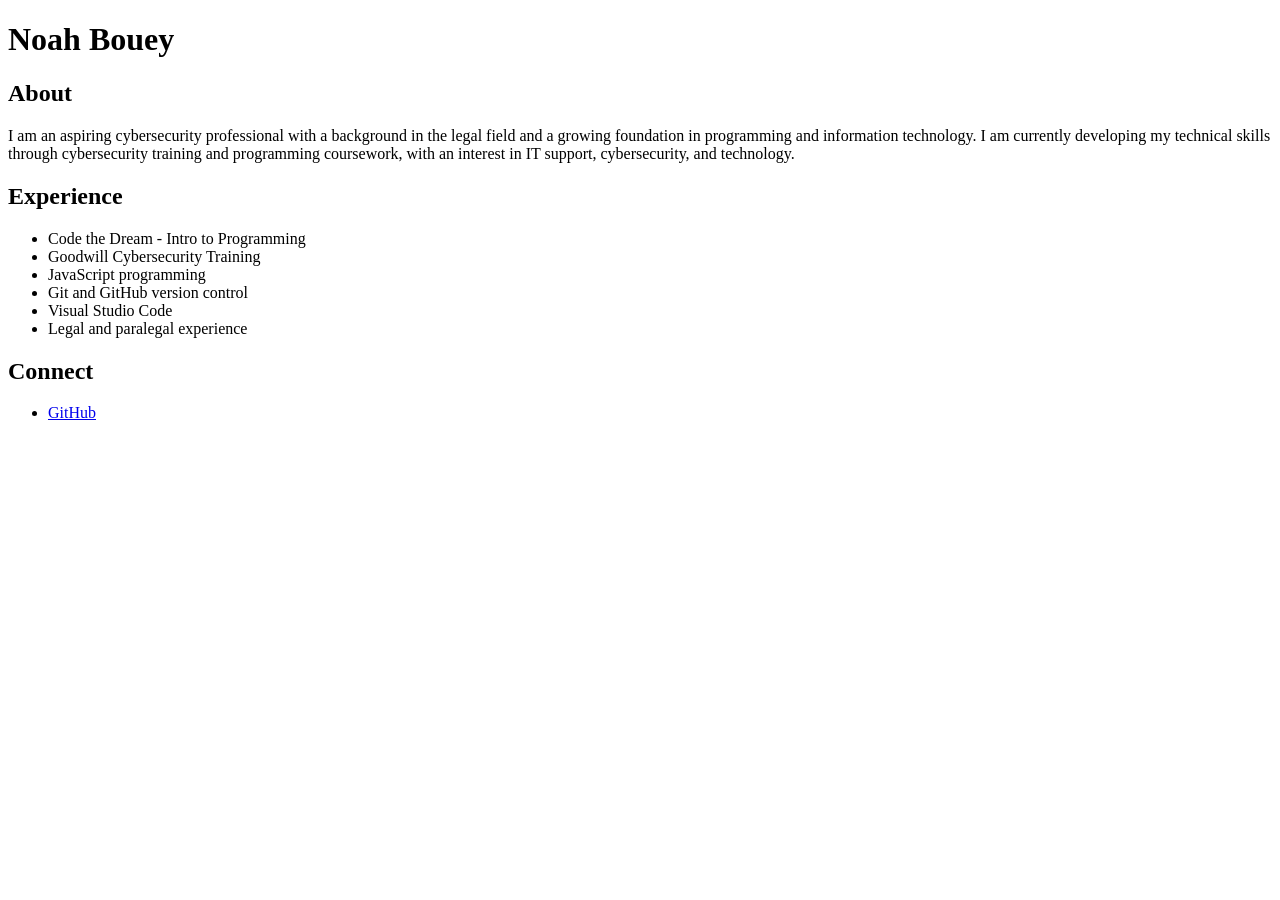
==== index.html @ ff1f419c "boilerplate and content added" ====
<!DOCTYPE html>
<html>
<head>
    <title>Noah Bouey's Portfolio</title>
    <meta charset="UTF-8">
    <meta name="viewport" content="width=device-width, initial-scale=1.0">
</head>
<h1>Noah Bouey</h1>

<section id="about">
  <h2>About</h2>
<p>
    I am an aspiring cybersecurity professional with a background in the legal field
    and a growing foundation in programming and information technology. I am currently
    developing my technical skills through cybersecurity training and programming
    coursework, with an interest in IT support, cybersecurity, and technology.
</p>

<section id="experience">
    <h2>Experience</h2>
<ul>
    <li>Code the Dream - Intro to Programming</li>
    <li>Goodwill Cybersecurity Training</li>
    <li>JavaScript programming</li>
    <li>Git and GitHub version control</li>
    <li>Visual Studio Code</li>
    <li>Legal and paralegal experience</li>
</ul>
</section>
<section id="connect"></section>
  <h2>Connect</h2>
<ul>
    <li><a href="https://github.com/noahbee02-stack">GitHub</a></li>

</body>
</html>
</section>
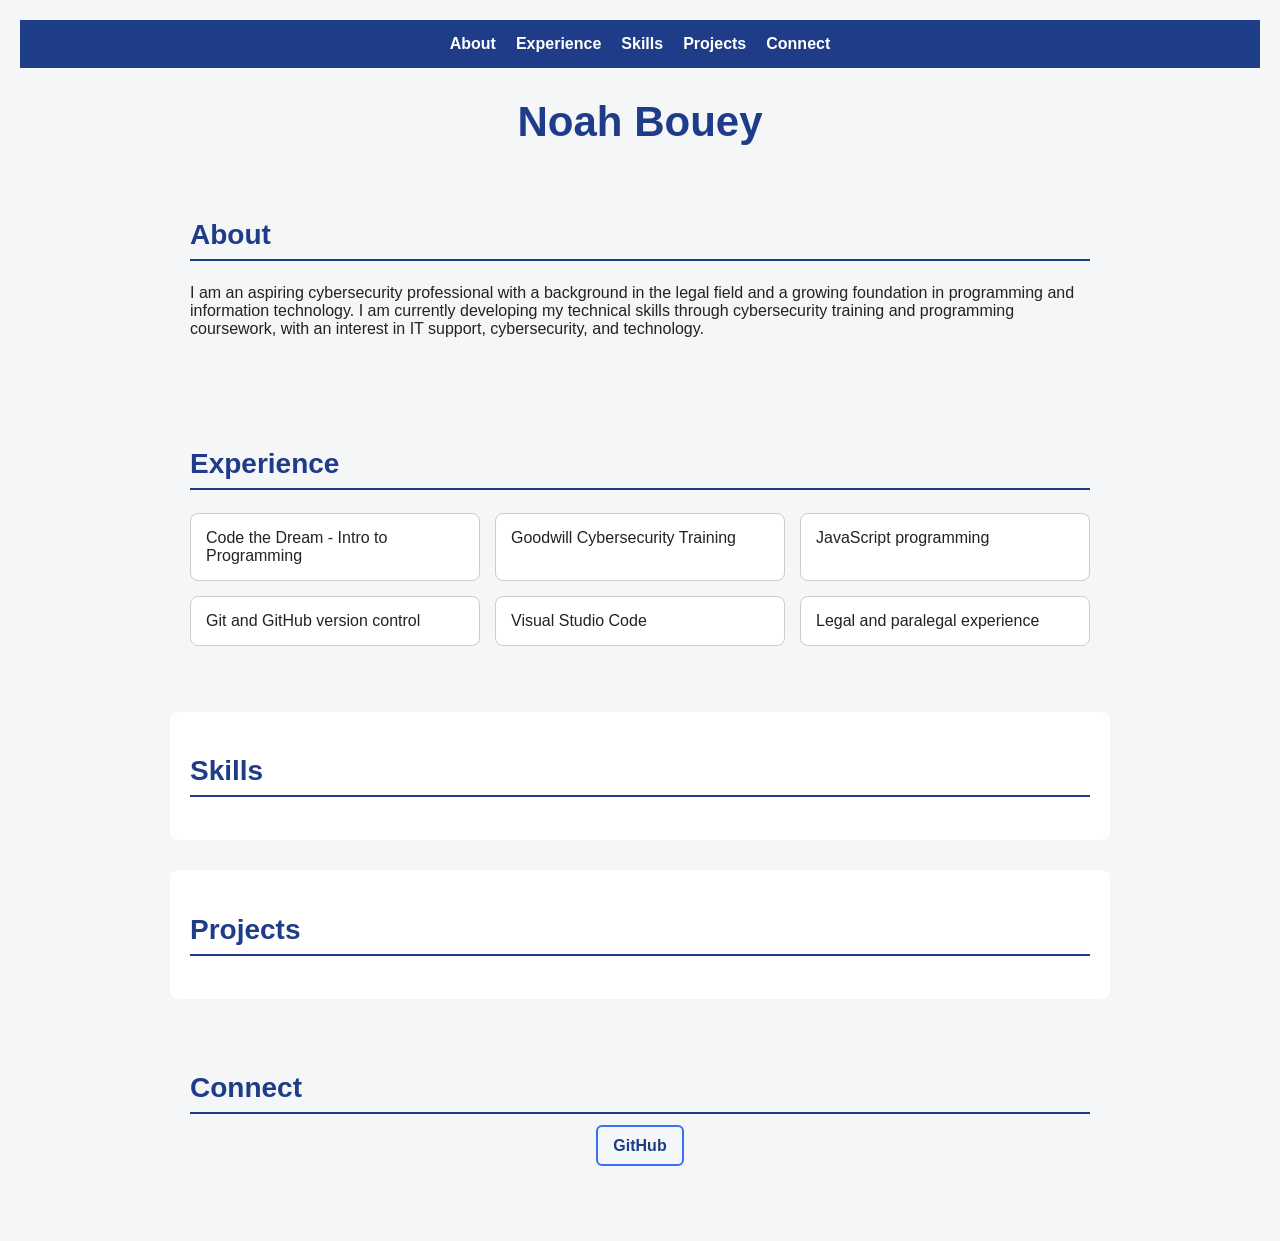
==== commit f26af5d7: "added CSS styling and page sections" ====
--- a/index.html
+++ b/index.html
@@ -4,19 +4,31 @@
     <title>Noah Bouey's Portfolio</title>
     <meta charset="UTF-8">
     <meta name="viewport" content="width=device-width, initial-scale=1.0">
+    <link rel="stylesheet" href="css/index.css">
 </head>
+<body>
+    <nav>
+        <a href="#About">About</a>
+        <a href="#Experience">Experience</a>
+        <a href="#Skills">Skills</a>
+        <a href="#Projects">Projects</a>
+        <a href="#Connect">Connect</a>
+    </nav>
+</nav>
+
 <h1>Noah Bouey</h1>
 
-<section id="about">
+<section id="About">
   <h2>About</h2>
 <p>
     I am an aspiring cybersecurity professional with a background in the legal field
     and a growing foundation in programming and information technology. I am currently
     developing my technical skills through cybersecurity training and programming
     coursework, with an interest in IT support, cybersecurity, and technology.
-</p>
+    </p>
+</section>
 
-<section id="experience">
+<section id="Experience">
     <h2>Experience</h2>
 <ul>
     <li>Code the Dream - Intro to Programming</li>
@@ -27,11 +39,22 @@
     <li>Legal and paralegal experience</li>
 </ul>
 </section>
-<section id="connect"></section>
+
+<section id="Skills">
+    <h2>Skills</h2>
+</section>
+
+<section id="Projects">
+    <h2>Projects</h2>
+    <ul>
+    </ul>
+</section>
+
+<section id="Connect">
   <h2>Connect</h2>
 <ul>
     <li><a href="https://github.com/noahbee02-stack">GitHub</a></li>
+</ul>
+</section>
 
-</body>
-</html>
-</section>+</body>
--- a/css/index.css
+++ b/css/index.css
@@ -0,0 +1,92 @@
+body {
+    background-color: #f4f6f8;
+    color: #222222;
+    font-family: Arial, sans-serif;
+    margin: 0;
+    padding: 20px;
+}
+h1 {
+    color: #1f3c88;
+    font-size: 42px;
+    font-weight: bold;
+    text-align: center;
+    margin-bottom: 30px;
+}
+h2 {
+    color: #1f3c88;
+    font-size: 28px;
+    font-weight: bold;
+    border-bottom: 2px solid #1f3c88;
+    padding-bottom: 8px;
+}
+section {
+    margin: 30px auto;
+    padding: 20px;
+    max-width: 900px;
+}
+#Experience ul {
+    display: flex;
+    flex-wrap: wrap;
+    gap: 15px;
+    padding: 0;
+}
+
+#Experience li {
+    list-style: none;
+    background-color: white;
+    border: 1px solid #cccccc;
+    border-radius: 8px;
+    padding: 15px;
+    flex: 1 1 250px;
+}
+#Connect ul {
+    display: flex;
+    justify-content: center;
+    gap: 20px;
+    padding: 0;
+}
+
+#Connect li {
+    list-style: none;
+}
+
+#Connect a {
+    color: #1f3c88;
+    font-weight: bold;
+    text-decoration: none;
+    padding: 10px 15px;
+    border: 2px solid #3a6ff3;
+    border-radius: 6px;
+}
+
+#Connect a:hover {
+    background-color: #1f3c88;
+    color: white;
+}
+
+nav {
+    display: flex;
+    justify-content: center;
+    gap: 20px;
+    background-color: #1f3c88;
+    padding: 15px;
+    margin-bottom: 30px;
+    position: sticky;
+    top: 0;
+    z-index: 1000;
+}
+
+nav a {
+    color: white;
+    text-decoration: none;
+    font-weight: bold;
+}
+
+nav a:hover {
+    text-decoration: underline;
+}
+#Skills,
+#Projects {
+    background-color: white;
+    border-radius: 8px;
+}
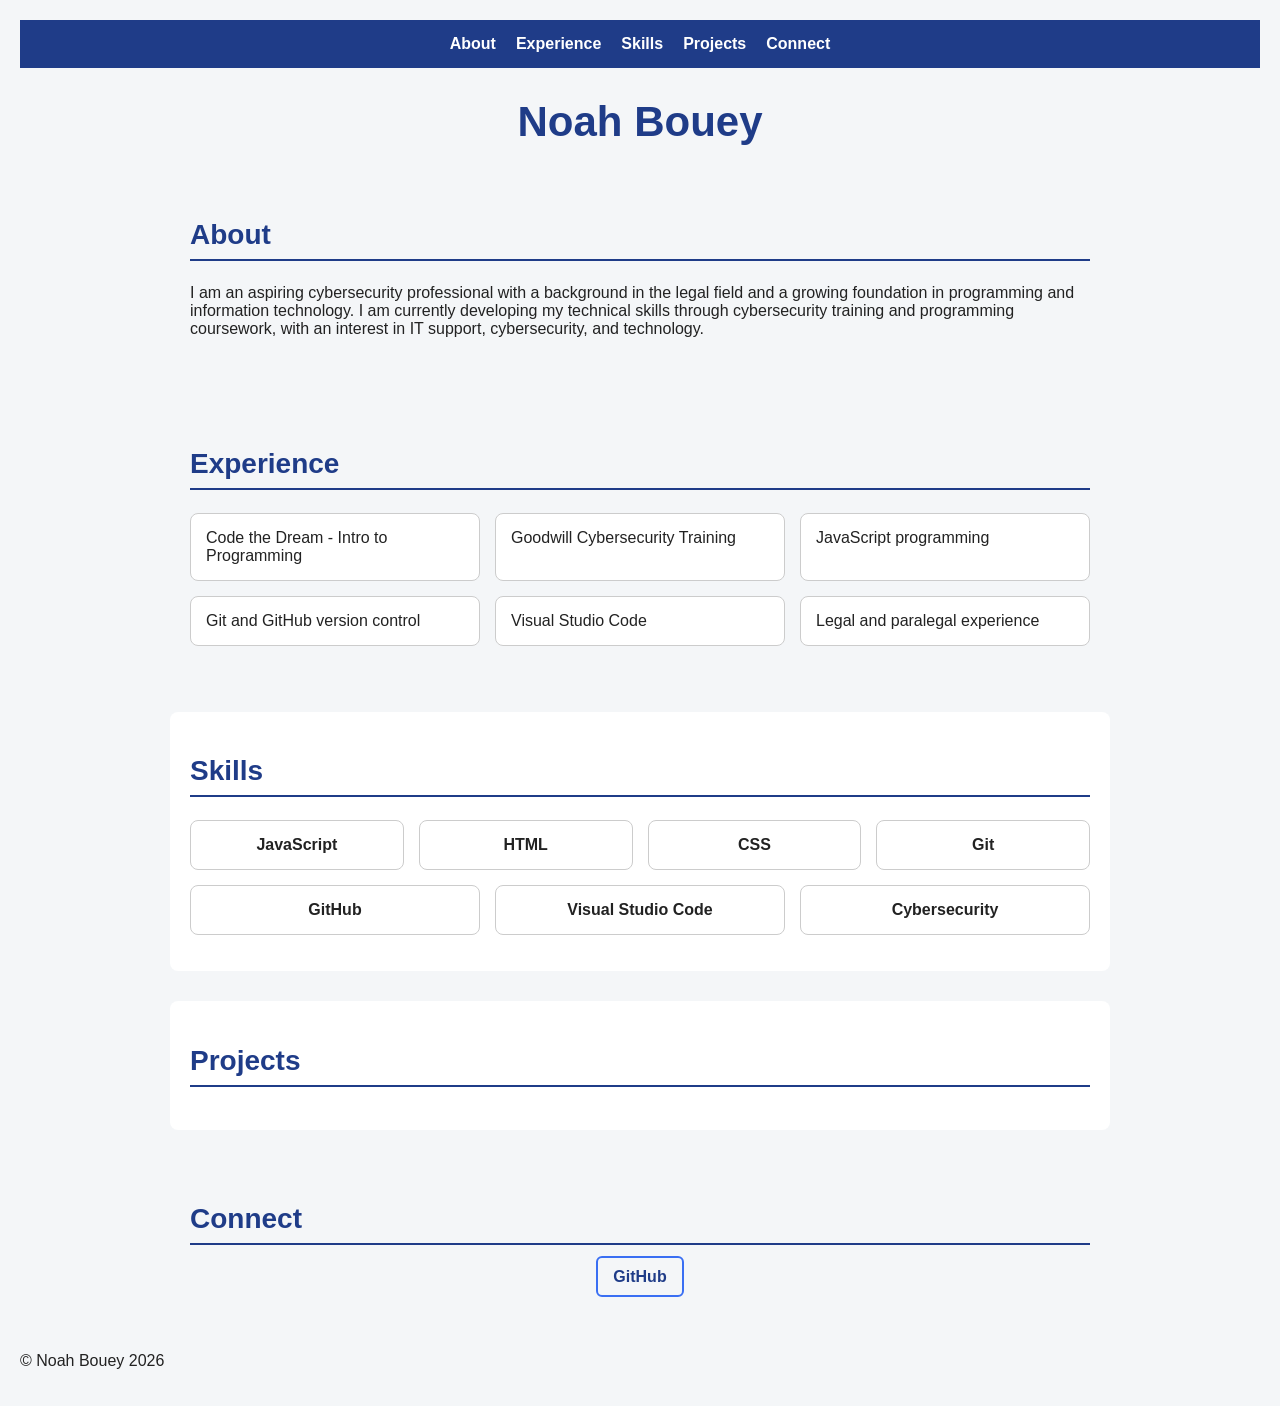
==== commit 138d0c0d: "js added, created footer and skills" ====
--- a/index.html
+++ b/index.html
@@ -42,6 +42,7 @@
 
 <section id="Skills">
     <h2>Skills</h2>
+    <ul></ul>
 </section>
 
 <section id="Projects">
@@ -57,4 +58,8 @@
 </ul>
 </section>
 
-</body>+    <footer></footer>
+
+    <script src="js/index.js"></script>
+</body>
+</html>
--- a/css/index.css
+++ b/css/index.css
@@ -89,4 +89,22 @@
 #Projects {
     background-color: white;
     border-radius: 8px;
+}
+
+#Skills ul {
+    display: flex;
+    flex-wrap: wrap;
+    gap: 15px;
+    padding: 0;
+}
+
+#Skills li {
+    list-style: none;
+    background-color: white;
+    border: 1px solid #cccccc;
+    border-radius: 8px;
+    padding: 15px 20px;
+    font-weight: bold;
+    flex: 1 1 150px;
+    text-align: center;
 }
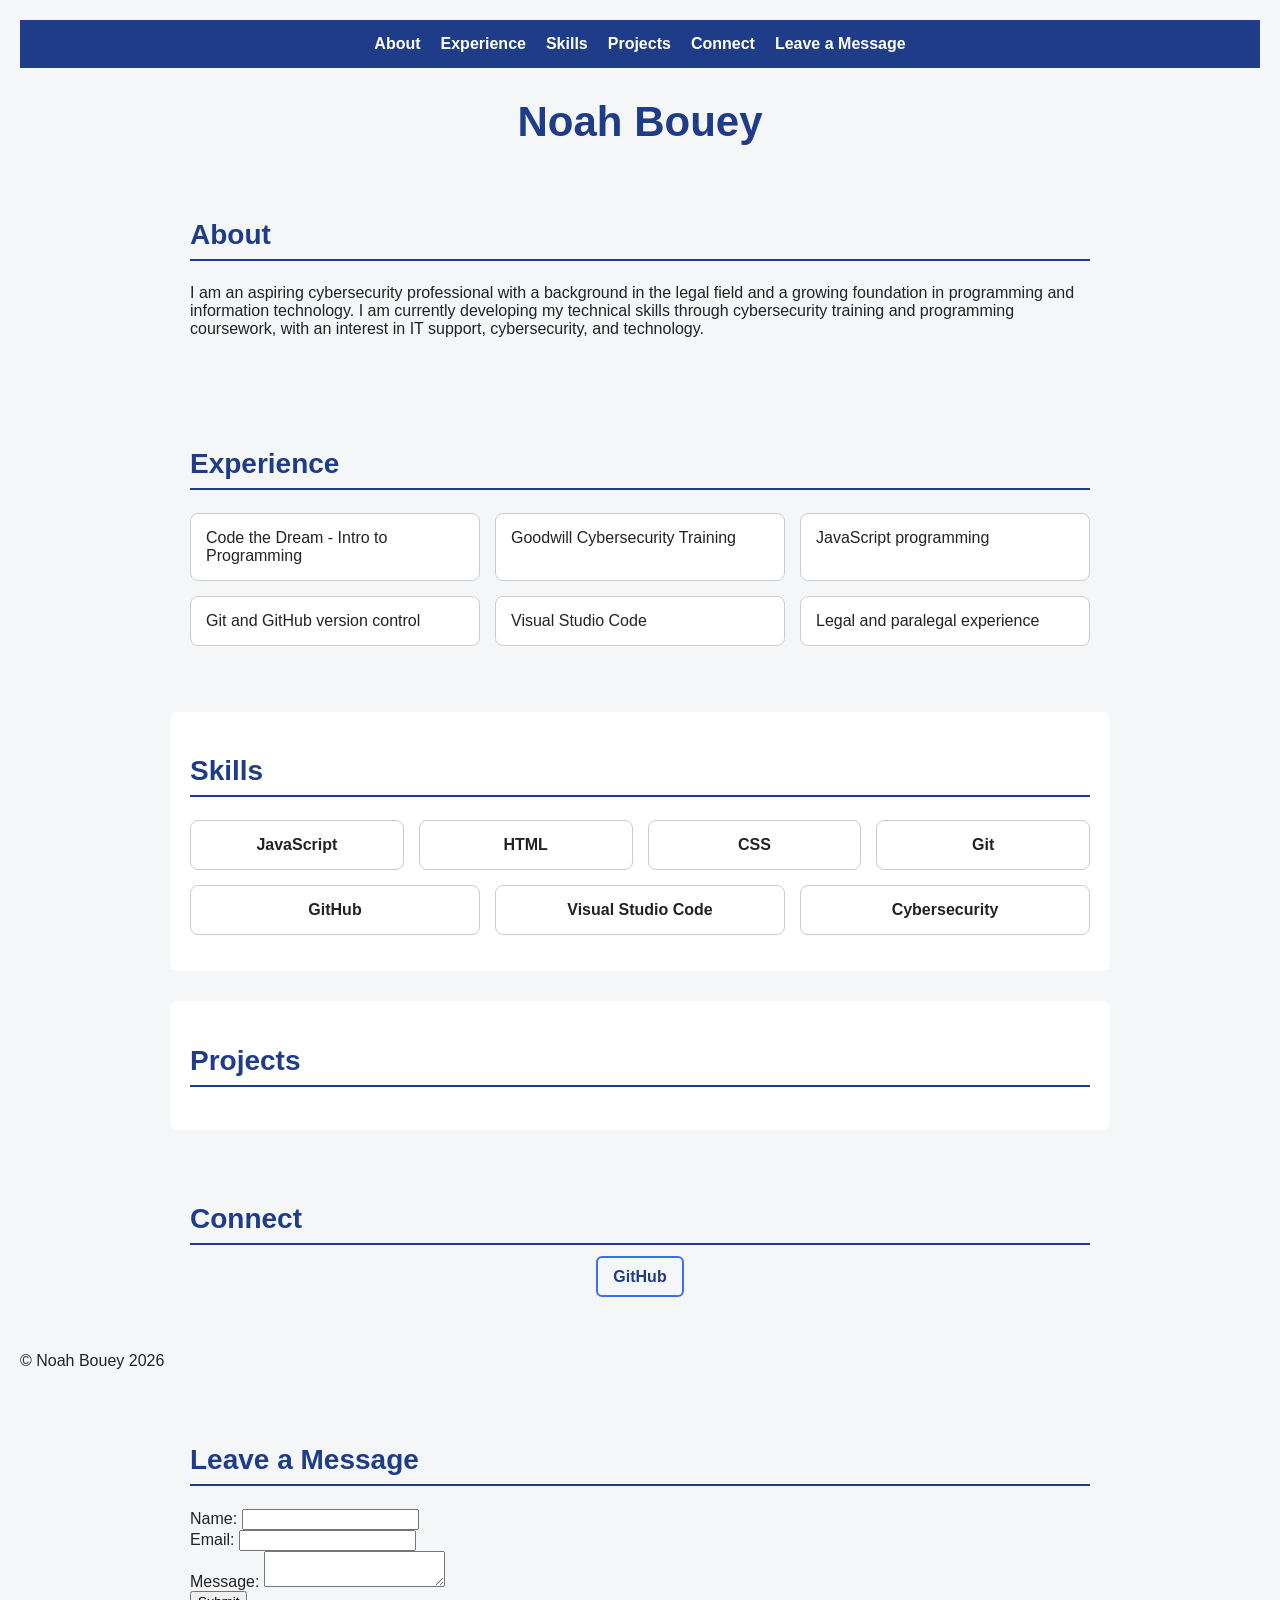
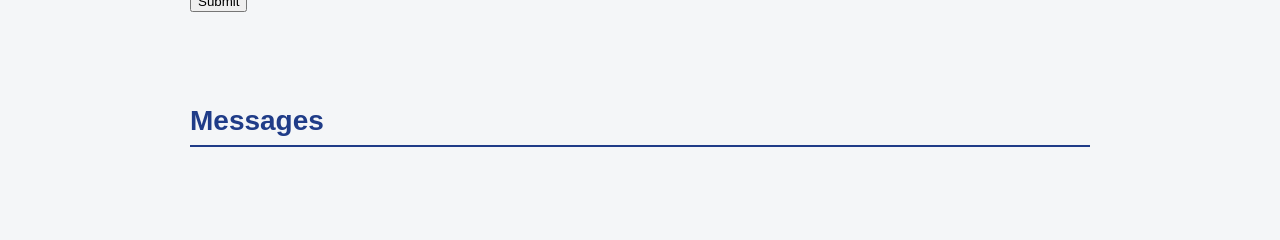
==== commit 14472a6a: "added message form functionality" ====
--- a/index.html
+++ b/index.html
@@ -13,6 +13,7 @@
         <a href="#Skills">Skills</a>
         <a href="#Projects">Projects</a>
         <a href="#Connect">Connect</a>
+        <a href="#LeaveMessage">Leave a Message</a>
     </nav>
 </nav>
 
@@ -60,6 +61,31 @@
 
     <footer></footer>
 
+<section id="LeaveMessage">
+    <h2>Leave a Message</h2>
+
+    <form name="leave_message">
+        <label for="usersName">Name:</label>
+        <input type="text" name="usersName" id="usersName" required>
+        <br>
+
+        <label for="usersEmail">Email:</label>
+        <input type="email" name="usersEmail" id="usersEmail" required>
+        <br>
+
+        <label for="usersMessage">Message:</label>
+        <textarea name="usersMessage" id="usersMessage" required></textarea>
+        <br>
+
+        <button type="submit">Submit</button>
+    </form>
+</section>
+
+<section id="messages">
+    <h2>Messages</h2>
+    <ul></ul>
+</section>
+
     <script src="js/index.js"></script>
 </body>
 </html>
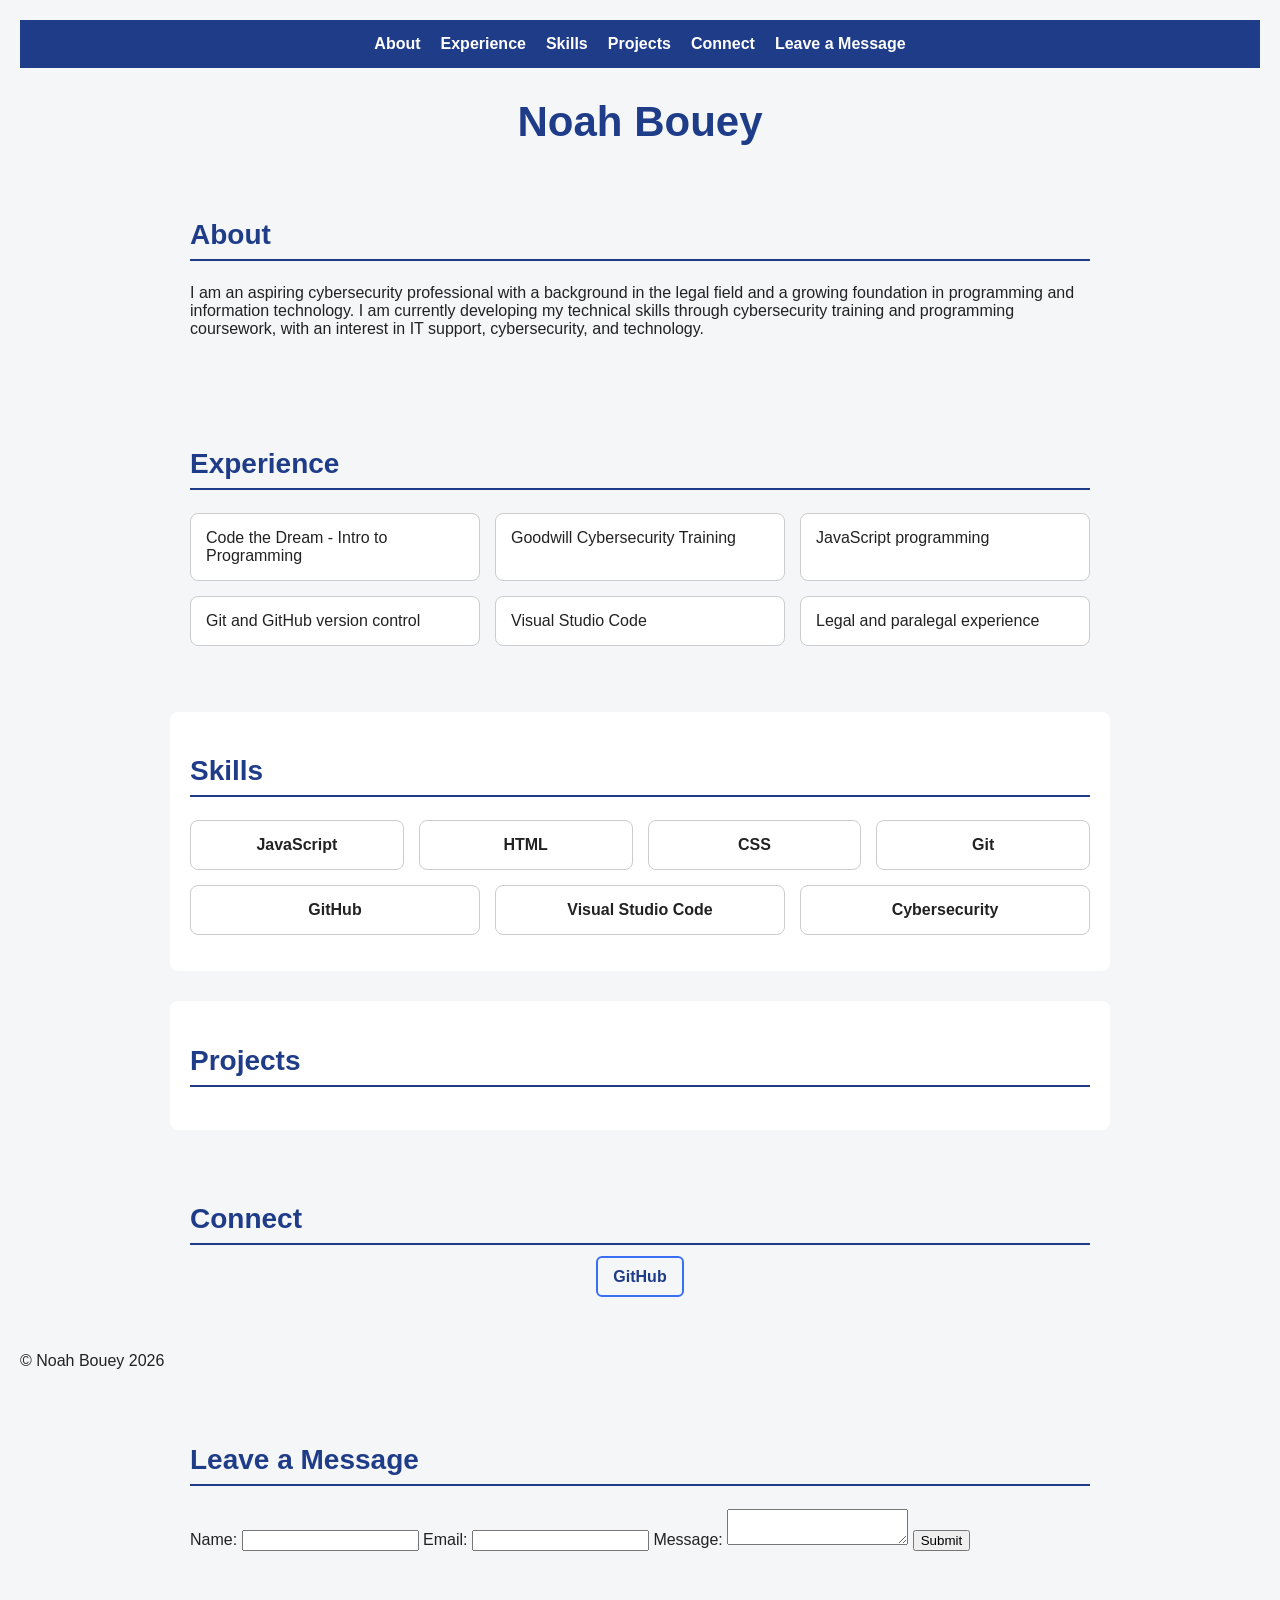
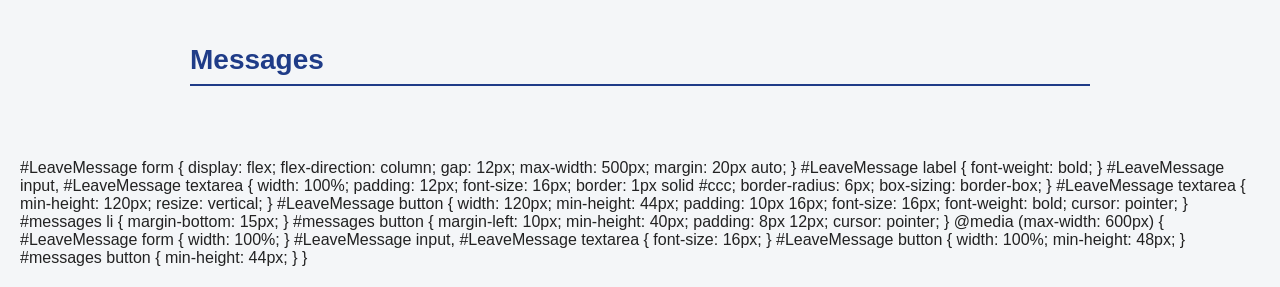
==== commit d0800290: "fix navigation and message section" ====
--- a/index.html
+++ b/index.html
@@ -15,7 +15,6 @@
         <a href="#Connect">Connect</a>
         <a href="#LeaveMessage">Leave a Message</a>
     </nav>
-</nav>
 
 <h1>Noah Bouey</h1>
 
@@ -64,18 +63,16 @@
 <section id="LeaveMessage">
     <h2>Leave a Message</h2>
 
+
     <form name="leave_message">
         <label for="usersName">Name:</label>
         <input type="text" name="usersName" id="usersName" required>
-        <br>
 
         <label for="usersEmail">Email:</label>
         <input type="email" name="usersEmail" id="usersEmail" required>
-        <br>
 
         <label for="usersMessage">Message:</label>
         <textarea name="usersMessage" id="usersMessage" required></textarea>
-        <br>
 
         <button type="submit">Submit</button>
     </form>
@@ -86,6 +83,73 @@
     <ul></ul>
 </section>
 
-    <script src="js/index.js"></script>
+<script src="js/index.js"></script>
 </body>
-</html>+</html>
+
+#LeaveMessage form {
+    display: flex;
+    flex-direction: column;
+    gap: 12px;
+    max-width: 500px;
+    margin: 20px auto;
+}
+
+#LeaveMessage label {
+    font-weight: bold;
+}
+
+#LeaveMessage input,
+#LeaveMessage textarea {
+    width: 100%;
+    padding: 12px;
+    font-size: 16px;
+    border: 1px solid #ccc;
+    border-radius: 6px;
+    box-sizing: border-box;
+}
+
+#LeaveMessage textarea {
+    min-height: 120px;
+    resize: vertical;
+}
+
+#LeaveMessage button {
+    width: 120px;
+    min-height: 44px;
+    padding: 10px 16px;
+    font-size: 16px;
+    font-weight: bold;
+    cursor: pointer;
+}
+
+#messages li {
+    margin-bottom: 15px;
+}
+
+#messages button {
+    margin-left: 10px;
+    min-height: 40px;
+    padding: 8px 12px;
+    cursor: pointer;
+}
+
+@media (max-width: 600px) {
+    #LeaveMessage form {
+        width: 100%;
+    }
+
+    #LeaveMessage input,
+    #LeaveMessage textarea {
+        font-size: 16px;
+    }
+
+    #LeaveMessage button {
+        width: 100%;
+        min-height: 48px;
+    }
+
+    #messages button {
+        min-height: 44px;
+    }
+}
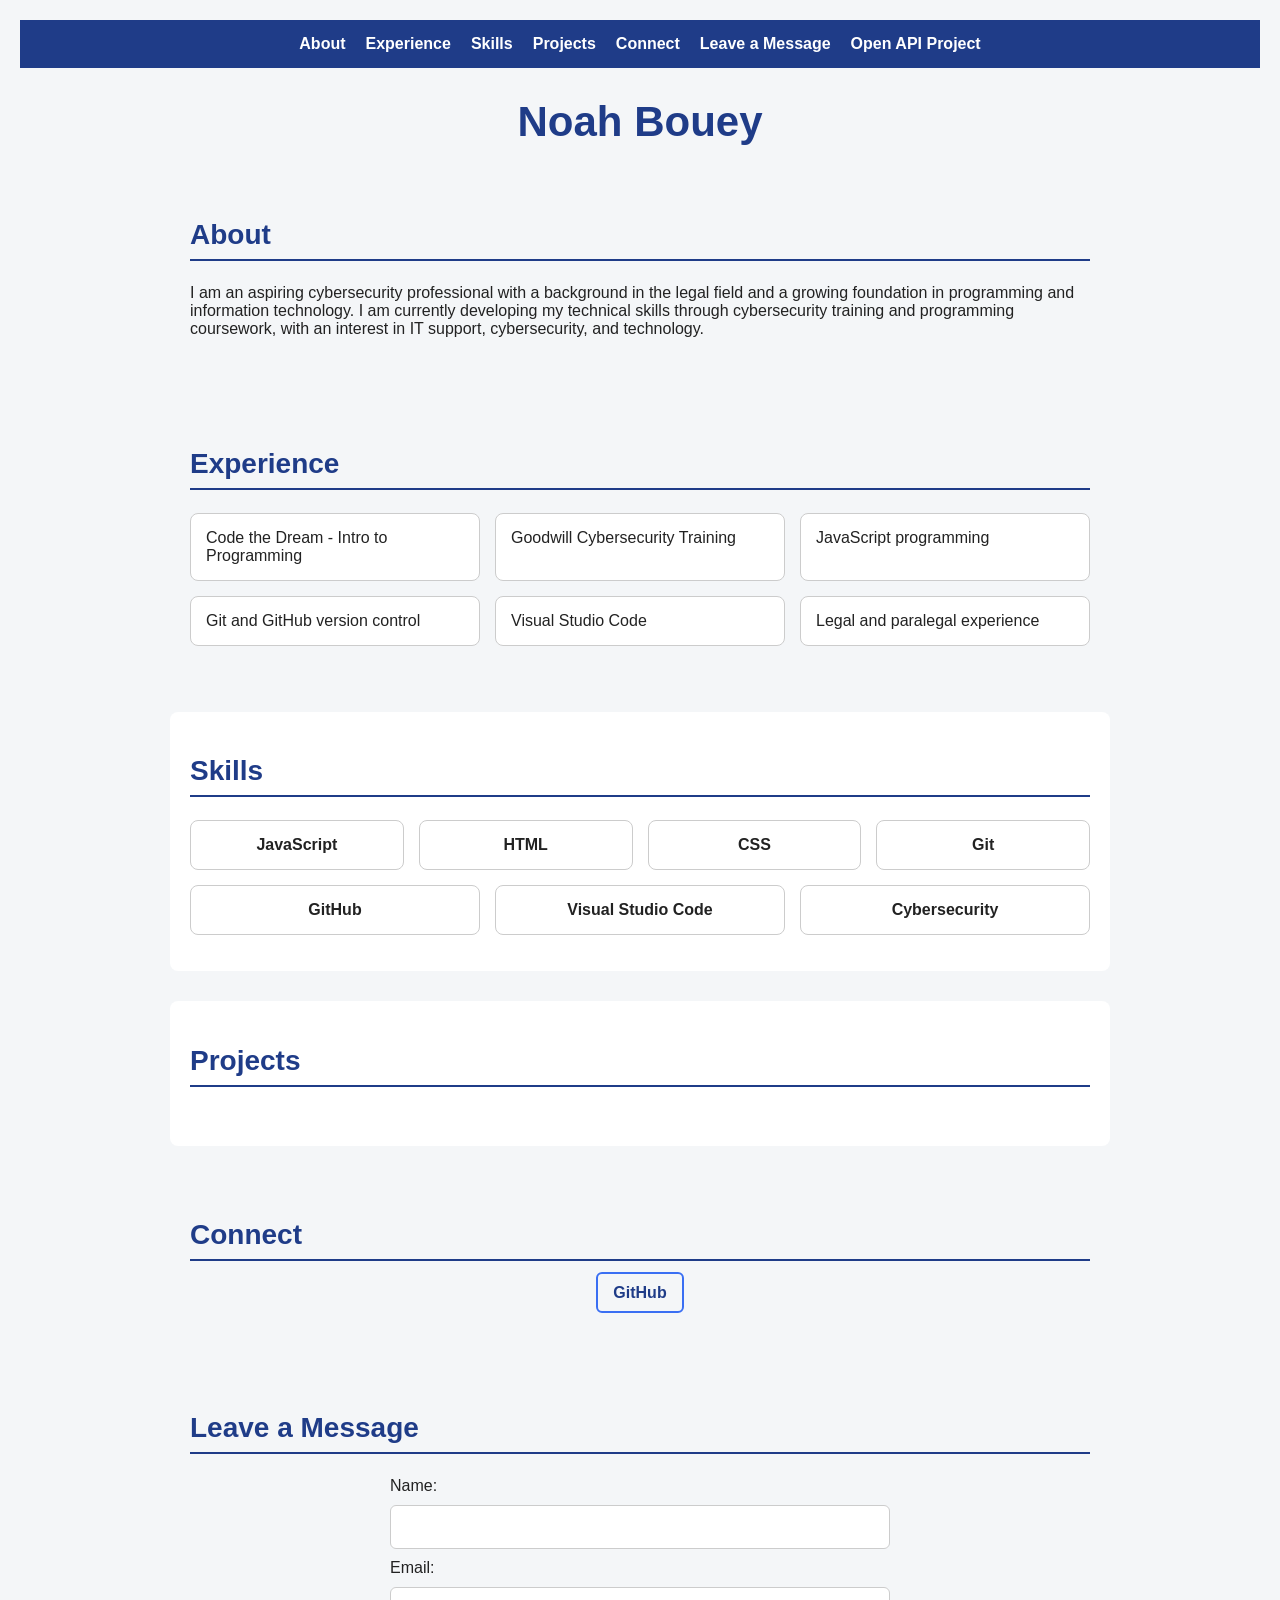
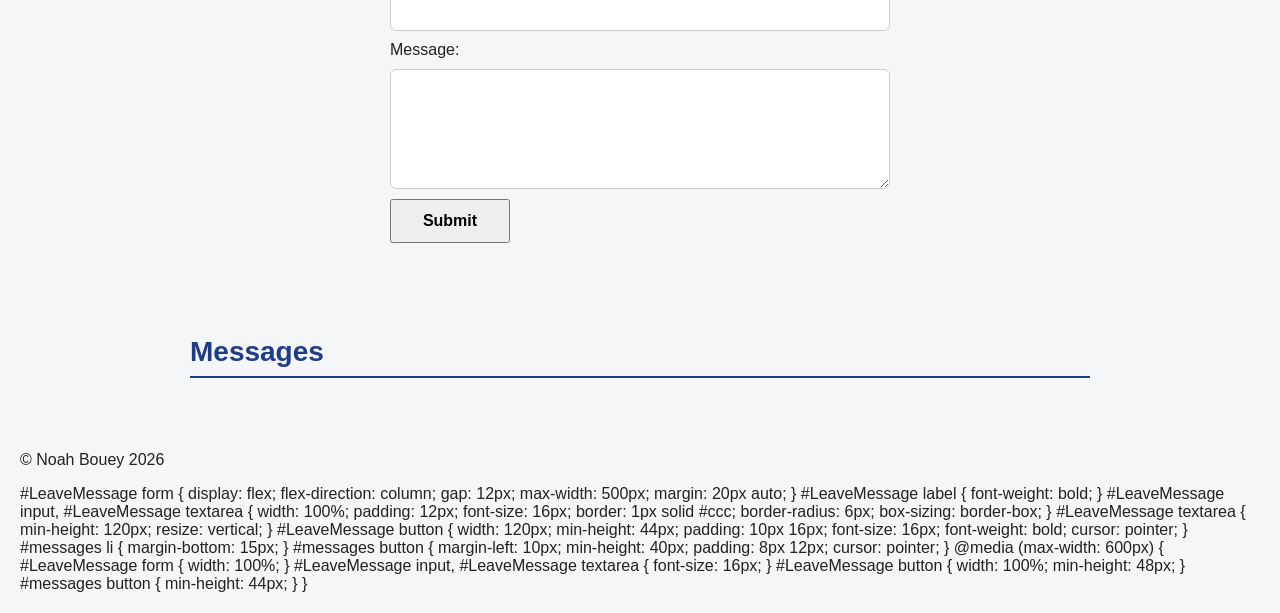
==== commit abb63d2d: "added open api page" ====
--- a/index.html
+++ b/index.html
@@ -14,6 +14,7 @@
         <a href="#Projects">Projects</a>
         <a href="#Connect">Connect</a>
         <a href="#LeaveMessage">Leave a Message</a>
+        <a href="open-api.html">Open API Project</a>
     </nav>
 
 <h1>Noah Bouey</h1>
--- a/css/index.css
+++ b/css/index.css
@@ -107,4 +107,95 @@
     font-weight: bold;
     flex: 1 1 150px;
     text-align: center;
+}
+#LeaveMessage form {
+    display: flex;
+    flex-direction: column;
+    gap: 10px;
+    max-width: 500px;
+    margin: 0 auto;
+}
+
+#LeaveMessage input,
+#LeaveMessage textarea {
+    width: 100%;
+    padding: 12px;
+    font-size: 16px;
+    border: 1px solid #ccc;
+    border-radius: 6px;
+    box-sizing: border-box;
+}
+
+#LeaveMessage textarea {
+    min-height: 120px;
+    resize: vertical;
+}
+
+#LeaveMessage button {
+    width: 120px;
+    min-height: 44px;
+    padding: 10px 16px;
+    font-size: 16px;
+    font-weight: bold;
+    cursor: pointer;
+}
+
+#messages li {
+    margin-bottom: 15px;
+}
+
+#messages button {
+    margin-left: 10px;
+    min-height: 40px;
+    padding: 8px 12px;
+    cursor: pointer;
+}
+@media (max-width: 600px) {
+    #LeaveMessage form {
+        width: 100%;
+    }
+
+    #LeaveMessage input,
+    #LeaveMessage textarea {
+        font-size: 16px;
+    }
+
+    #LeaveMessage button {
+        width: 100%;
+        min-height: 48px;
+    }
+
+    #messages button {
+        min-height: 44px;
+        margin-left: 5px;
+    }
+}
+#Projects {
+    padding: 20px;
+}
+
+#Projects ul {
+    display: flex;
+    flex-wrap: wrap;
+    gap: 15px;
+    padding: 0;
+    list-style: none;
+}
+
+#Projects li {
+    padding: 15px 20px;
+    border: 1px solid #ccc;
+    border-radius: 8px;
+    font-weight: bold;
+}
+
+@media (max-width: 600px) {
+    #Projects ul {
+        flex-direction: column;
+    }
+
+    #Projects li {
+        width: 100%;
+        box-sizing: border-box;
+    }
 }
